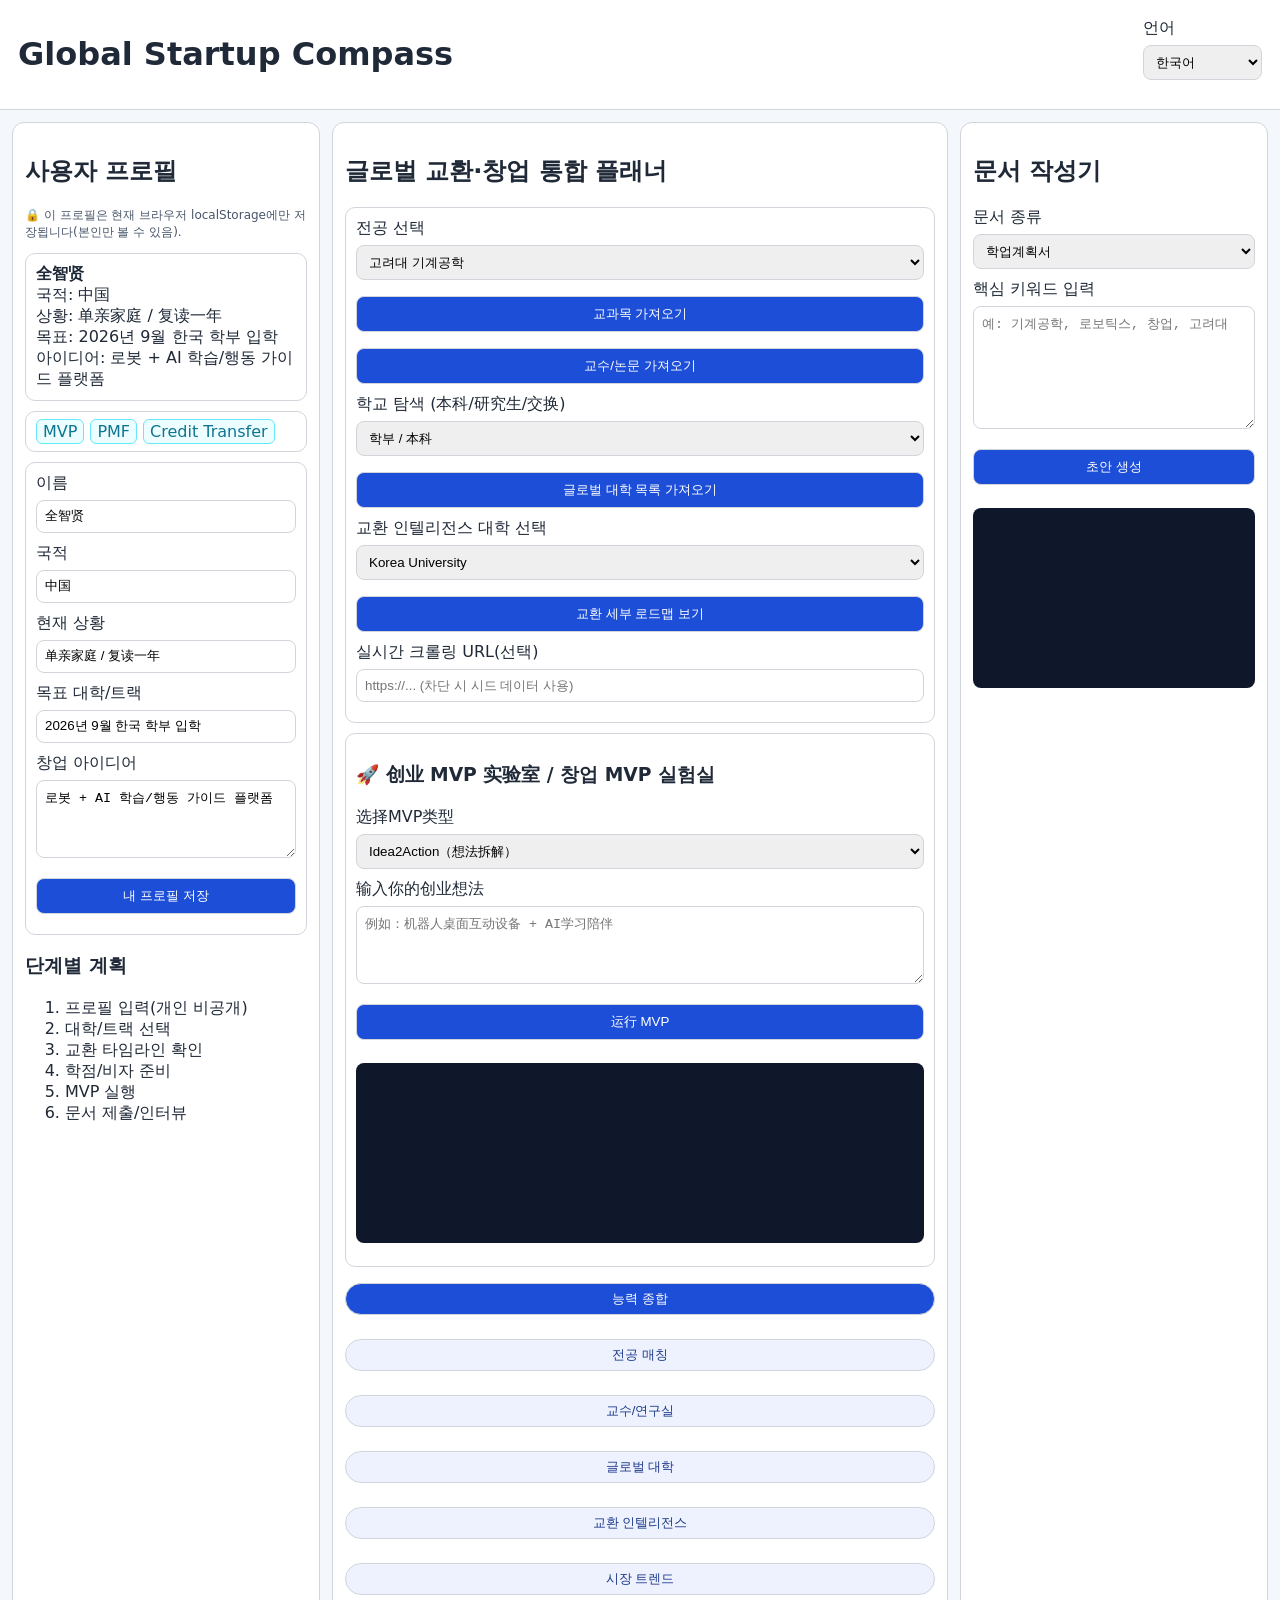
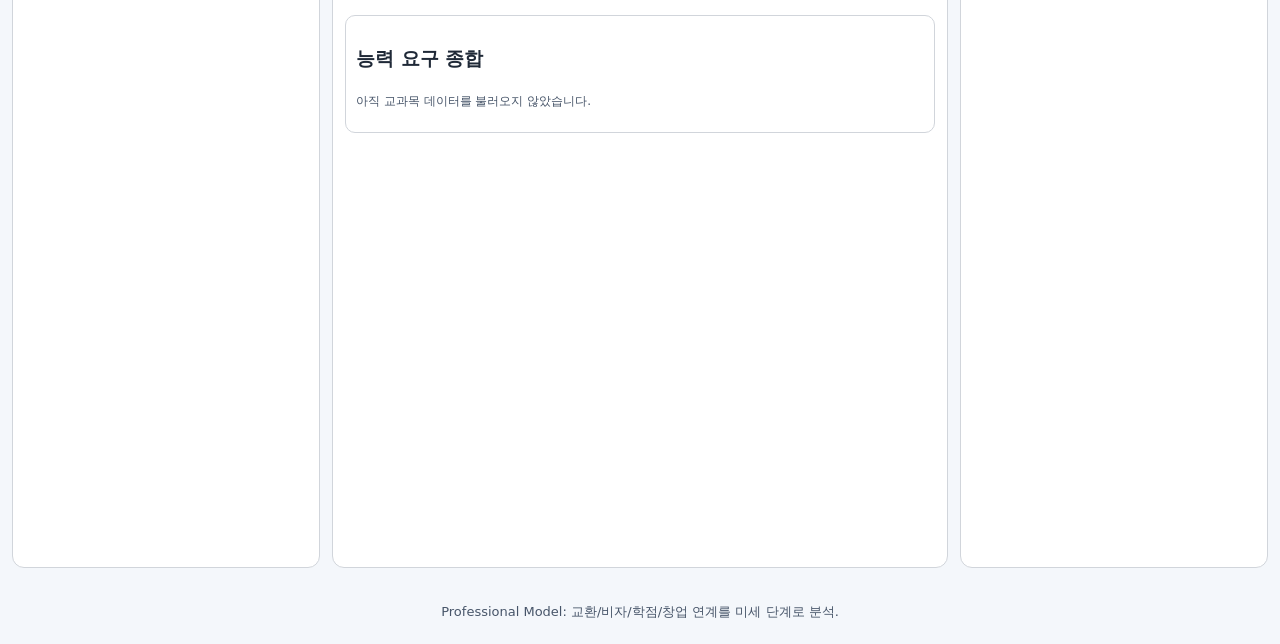
==== index.html @ 3d6d3e00 "Add beginner-friendly private local run guide for LG/Windows users" ====
<!doctype html>
<html lang="ko">
  <head>
    <meta charset="UTF-8" />
    <meta name="viewport" content="width=device-width, initial-scale=1.0" />
    <title>Global Startup Compass</title>
    <link rel="stylesheet" href="styles.css" />
  </head>
  <body>
    <header class="topbar">
      <h1 id="appTitle">Global Startup Compass</h1>
      <div class="controls">
        <label for="langSelect" id="langLabel">언어</label>
        <select id="langSelect">
          <option value="ko">한국어</option>
          <option value="zh">中文</option>
          <option value="en">English</option>
        </select>
      </div>
    </header>

    <main class="layout">
      <aside class="panel left">
        <h2 data-i18n="profileTitle">사용자 프로필</h2>
        <p class="mini">🔒 이 프로필은 현재 브라우저 localStorage에만 저장됩니다(본인만 볼 수 있음).</p>
        <div id="profileCard"></div>

        <div class="card">
          <label>이름</label><input id="pfName" />
          <label>국적</label><input id="pfNation" />
          <label>현재 상황</label><input id="pfSituation" />
          <label>목표 대학/트랙</label><input id="pfTarget" />
          <label>창업 아이디어</label><textarea id="pfIdea" rows="4"></textarea>
          <button id="saveProfileBtn">내 프로필 저장</button>
        </div>

        <h3 data-i18n="wizardTitle">단계별 계획</h3>
        <ol id="wizardSteps"></ol>
      </aside>

      <section class="panel center">
        <h2 data-i18n="mvpTitle">학업·창업 통합 플래너</h2>
        <div class="api-tools card">
          <label>전공 선택</label>
          <select id="majorSelect">
            <option value="mechanical_engineering">고려대 기계공학</option>
            <option value="self_designed_major">고려대 자유전공</option>
          </select>
          <button id="loadCoursesBtn">교과목 가져오기</button>
          <button id="loadProfBtn">교수/논문 가져오기</button>

          <label>학교 탐색 (本科/研究生/交换)</label>
          <select id="trackSelect">
            <option value="undergraduate">학부 / 本科</option>
            <option value="graduate">대학원 / 研究生</option>
            <option value="exchange">교환 / 交换</option>
          </select>
          <button id="loadUnivBtn">글로벌 대학 목록 가져오기</button>

          <label>교환 인텔리전스 대학 선택</label>
          <select id="intelUniversitySelect"></select>
          <button id="openIntelBtn">교환 세부 로드맵 보기</button>

          <label>실시간 크롤링 URL(선택)</label>
          <input id="liveUrl" placeholder="https://... (차단 시 시드 데이터 사용)" />
        </div>

        <div class="card">
          <h3>🚀 创业 MVP 实验室 / 창업 MVP 실험실</h3>
          <label>选择MVP类型</label>
          <select id="mvpType">
            <option value="idea2action">Idea2Action（想法拆解）</option>
            <option value="task_ai">AI Task Supervisor（任务监督）</option>
            <option value="email_pack">Outreach Pack（联络邮件包）</option>
          </select>
          <label>输入你的创业想法</label>
          <textarea id="mvpInput" rows="4" placeholder="例如：机器人桌面互动设备 + AI学习陪伴"></textarea>
          <button id="runMvpBtn">运行 MVP</button>
          <pre id="mvpOutput"></pre>
        </div>

        <div class="tabs" id="mainTabs"></div>
        <article id="tabContent" class="content"></article>
      </section>

      <aside class="panel right">
        <h2 data-i18n="writerTitle">문서 작성기</h2>
        <label for="docType" data-i18n="docType">문서 종류</label>
        <select id="docType">
          <option value="study">학업계획서</option>
          <option value="intro">자기소개서</option>
          <option value="email">교수/선배 연락 메일</option>
          <option value="full">정식 학업계획서(한/중)</option>
        </select>

        <label for="docInput" data-i18n="docInput">핵심 키워드 입력</label>
        <textarea id="docInput" rows="7" placeholder="예: 기계공학, 로보틱스, 창업, 고려대"></textarea>

        <button id="generateBtn" data-i18n="generateBtn">초안 생성</button>
        <pre id="docOutput"></pre>
      </aside>
    </main>

    <footer>
      <p data-i18n="footer">글로벌 대학 + KU/PNU 포함. API로 확장 가능한 MVP.</p>
    </footer>

    <div id="termModal" class="modal hidden">
      <div class="modal-box">
        <h3 id="termTitle"></h3>
        <p id="termBody"></p>
        <button id="closeTerm">닫기</button>
      </div>
    </div>

    <script src="data.js"></script>
    <script src="app.js"></script>
  </body>
</html>
---- styles.css ----
:root {
  --bg: #f4f7fb;
  --card: #ffffff;
  --ink: #1f2937;
  --brand: #1d4ed8;
  --line: #d1d5db;
}
* { box-sizing: border-box; }
body { margin: 0; font-family: "Noto Sans KR", system-ui, sans-serif; color: var(--ink); background: var(--bg); }
.topbar { display: flex; justify-content: space-between; align-items: center; padding: 14px 18px; background: var(--card); border-bottom: 1px solid var(--line); position: sticky; top: 0; }
.layout { display: grid; grid-template-columns: 1fr 2fr 1fr; gap: 12px; padding: 12px; }
.panel { background: var(--card); border: 1px solid var(--line); border-radius: 12px; padding: 12px; }
.tabs { display: flex; flex-wrap: wrap; gap: 8px; margin-bottom: 10px; }
.tabs button { border: 1px solid var(--line); background: #eef2ff; color: #1e3a8a; border-radius: 999px; padding: 6px 10px; cursor: pointer; }
.tabs button.active { background: var(--brand); color: white; }
.content { min-height: 60vh; line-height: 1.5; }
.card { border: 1px solid var(--line); border-radius: 10px; padding: 10px; margin-bottom: 10px; }
textarea, select, button, input { width: 100%; margin: 6px 0 10px; padding: 8px; border: 1px solid var(--line); border-radius: 8px; }
button { background: var(--brand); color: #fff; cursor: pointer; }
pre { white-space: pre-wrap; background: #0f172a; color: #e2e8f0; padding: 10px; border-radius: 8px; min-height: 180px; }
.tag { background: #ecfeff; border: 1px solid #67e8f9; color: #0e7490; border-radius: 6px; padding: 2px 6px; margin-right: 6px; cursor: pointer; }
.mini { font-size: 12px; color: #475569; }
.modal { position: fixed; inset: 0; background: rgba(0, 0, 0, 0.45); display: flex; align-items: center; justify-content: center; }
.modal-box { width: min(480px, 92vw); background: #fff; border-radius: 12px; padding: 18px; }
.hidden { display: none; }
footer { text-align: center; font-size: 13px; padding: 10px; color: #475569; }
@media (max-width: 980px) { .layout { grid-template-columns: 1fr; } .content { min-height: auto; } }
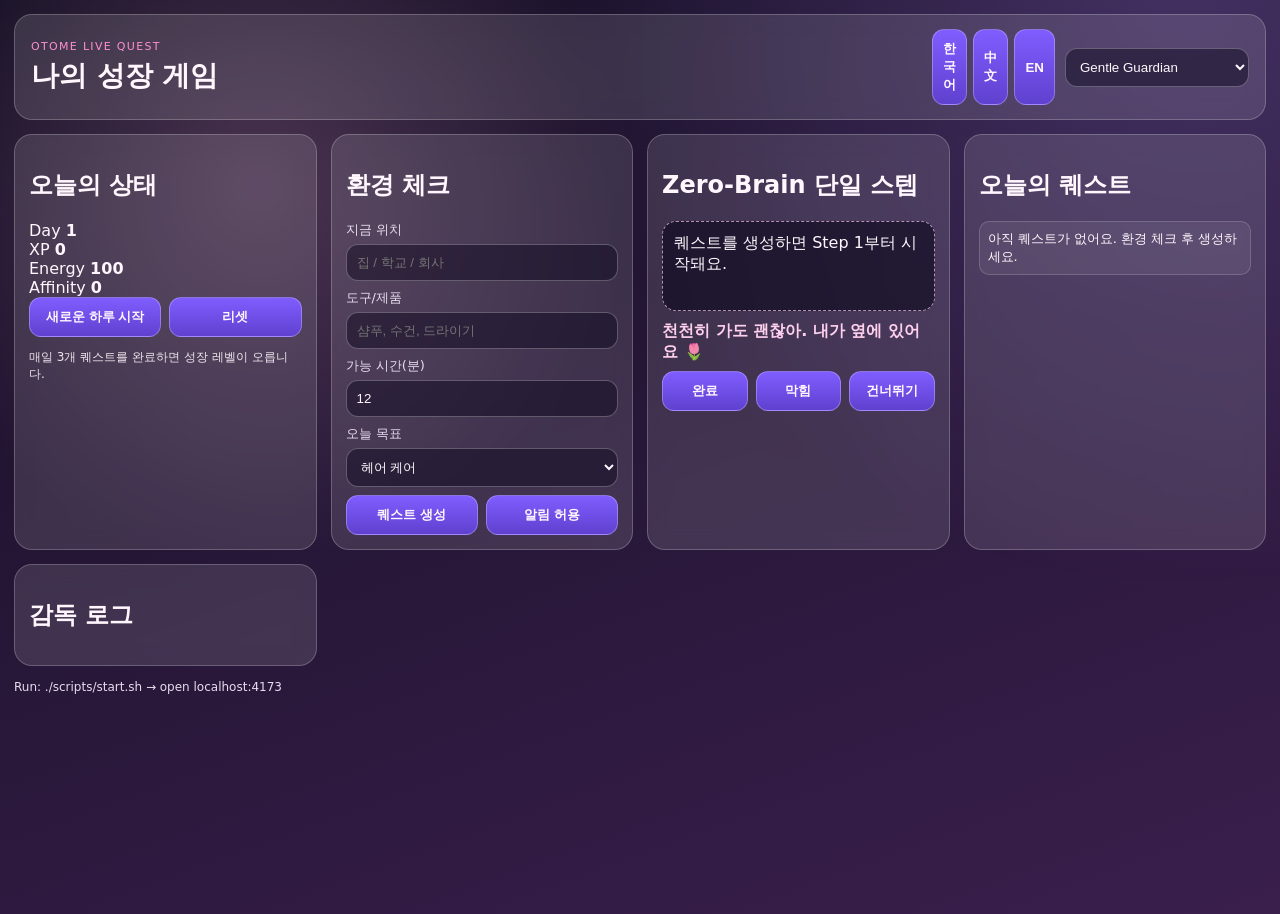
==== commit 3c70b496: "feat: make site playable with day loop, quests, and progression" ====
--- a/index.html
+++ b/index.html
@@ -3,117 +3,94 @@
   <head>
     <meta charset="UTF-8" />
     <meta name="viewport" content="width=device-width, initial-scale=1.0" />
-    <title>Global Startup Compass</title>
+    <title>Otome Live Quest</title>
     <link rel="stylesheet" href="styles.css" />
   </head>
   <body>
-    <header class="topbar">
-      <h1 id="appTitle">Global Startup Compass</h1>
-      <div class="controls">
-        <label for="langSelect" id="langLabel">언어</label>
-        <select id="langSelect">
-          <option value="ko">한국어</option>
-          <option value="zh">中文</option>
-          <option value="en">English</option>
+    <div class="bg-glow"></div>
+    <header class="topbar glass">
+      <div>
+        <p class="brand-kicker">OTOME LIVE QUEST</p>
+        <h1 id="app-title">나의 성장 게임</h1>
+      </div>
+      <div class="toolbar">
+        <div class="lang-switch">
+          <button data-lang="ko">한국어</button>
+          <button data-lang="zh">中文</button>
+          <button data-lang="en">EN</button>
+        </div>
+        <select id="persona">
+          <option value="gentle">Gentle Guardian</option>
+          <option value="leader">Confident Leader</option>
+          <option value="mentor">Elegant Mentor</option>
         </select>
       </div>
     </header>
 
     <main class="layout">
-      <aside class="panel left">
-        <h2 data-i18n="profileTitle">사용자 프로필</h2>
-        <p class="mini">🔒 이 프로필은 현재 브라우저 localStorage에만 저장됩니다(본인만 볼 수 있음).</p>
-        <div id="profileCard"></div>
-
-        <div class="card">
-          <label>이름</label><input id="pfName" />
-          <label>국적</label><input id="pfNation" />
-          <label>현재 상황</label><input id="pfSituation" />
-          <label>목표 대학/트랙</label><input id="pfTarget" />
-          <label>창업 아이디어</label><textarea id="pfIdea" rows="4"></textarea>
-          <button id="saveProfileBtn">내 프로필 저장</button>
+      <section class="panel glass">
+        <h2 id="status-title">오늘의 상태</h2>
+        <div class="stats">
+          <div>Day <strong id="day">1</strong></div>
+          <div>XP <strong id="xp">0</strong></div>
+          <div>Energy <strong id="energy">100</strong></div>
+          <div>Affinity <strong id="affinity">0</strong></div>
         </div>
-
-        <h3 data-i18n="wizardTitle">단계별 계획</h3>
-        <ol id="wizardSteps"></ol>
-      </aside>
-
-      <section class="panel center">
-        <h2 data-i18n="mvpTitle">학업·창업 통합 플래너</h2>
-        <div class="api-tools card">
-          <label>전공 선택</label>
-          <select id="majorSelect">
-            <option value="mechanical_engineering">고려대 기계공학</option>
-            <option value="self_designed_major">고려대 자유전공</option>
-          </select>
-          <button id="loadCoursesBtn">교과목 가져오기</button>
-          <button id="loadProfBtn">교수/논문 가져오기</button>
-
-          <label>학교 탐색 (本科/研究生/交换)</label>
-          <select id="trackSelect">
-            <option value="undergraduate">학부 / 本科</option>
-            <option value="graduate">대학원 / 研究生</option>
-            <option value="exchange">교환 / 交换</option>
-          </select>
-          <button id="loadUnivBtn">글로벌 대학 목록 가져오기</button>
-
-          <label>교환 인텔리전스 대학 선택</label>
-          <select id="intelUniversitySelect"></select>
-          <button id="openIntelBtn">교환 세부 로드맵 보기</button>
-
-          <label>실시간 크롤링 URL(선택)</label>
-          <input id="liveUrl" placeholder="https://... (차단 시 시드 데이터 사용)" />
+        <div class="row">
+          <button id="btn-new-day">새로운 하루 시작</button>
+          <button id="btn-reset">리셋</button>
         </div>
-
-        <div class="card">
-          <h3>🚀 创业 MVP 实验室 / 창업 MVP 실험실</h3>
-          <label>选择MVP类型</label>
-          <select id="mvpType">
-            <option value="idea2action">Idea2Action（想法拆解）</option>
-            <option value="task_ai">AI Task Supervisor（任务监督）</option>
-            <option value="email_pack">Outreach Pack（联络邮件包）</option>
-          </select>
-          <label>输入你的创业想法</label>
-          <textarea id="mvpInput" rows="4" placeholder="例如：机器人桌面互动设备 + AI学习陪伴"></textarea>
-          <button id="runMvpBtn">运行 MVP</button>
-          <pre id="mvpOutput"></pre>
-        </div>
-
-        <div class="tabs" id="mainTabs"></div>
-        <article id="tabContent" class="content"></article>
+        <p class="tiny" id="status-note">매일 3개 퀘스트를 완료하면 성장 레벨이 오릅니다.</p>
       </section>
 
-      <aside class="panel right">
-        <h2 data-i18n="writerTitle">문서 작성기</h2>
-        <label for="docType" data-i18n="docType">문서 종류</label>
-        <select id="docType">
-          <option value="study">학업계획서</option>
-          <option value="intro">자기소개서</option>
-          <option value="email">교수/선배 연락 메일</option>
-          <option value="full">정식 학업계획서(한/중)</option>
-        </select>
+      <section class="panel glass">
+        <h2 id="env-title">환경 체크</h2>
+        <form id="env-form" class="stack">
+          <label><span id="label-location">지금 위치</span><input id="location" placeholder="집 / 학교 / 회사" required /></label>
+          <label><span id="label-tools">도구/제품</span><input id="tools" placeholder="샴푸, 수건, 드라이기" required /></label>
+          <label><span id="label-time">가능 시간(분)</span><input id="minutes" type="number" min="3" value="12" required /></label>
+          <label><span id="label-goal">오늘 목표</span>
+            <select id="goal">
+              <option value="hair">헤어 케어</option>
+              <option value="skin">스킨 케어</option>
+              <option value="fitness">체형/운동</option>
+              <option value="study">학습 집중</option>
+            </select>
+          </label>
+          <div class="row">
+            <button type="submit" id="build-plan">퀘스트 생성</button>
+            <button type="button" id="enable-notify">알림 허용</button>
+          </div>
+        </form>
+      </section>
 
-        <label for="docInput" data-i18n="docInput">핵심 키워드 입력</label>
-        <textarea id="docInput" rows="7" placeholder="예: 기계공학, 로보틱스, 창업, 고려대"></textarea>
+      <section class="panel glass">
+        <h2 id="task-title">Zero-Brain 단일 스텝</h2>
+        <div id="step-box" class="step-box">퀘스트를 생성하면 Step 1부터 시작돼요.</div>
+        <p class="coach" id="coach-line">오늘도 한 걸음, 내가 옆에서 볼게요 ✨</p>
+        <div class="row triple">
+          <button id="btn-complete">완료</button>
+          <button id="btn-stuck">막힘</button>
+          <button id="btn-skip">건너뛰기</button>
+        </div>
+        <div class="timeline" id="timeline"></div>
+      </section>
 
-        <button id="generateBtn" data-i18n="generateBtn">초안 생성</button>
-        <pre id="docOutput"></pre>
-      </aside>
+      <section class="panel glass">
+        <h2 id="quest-title">오늘의 퀘스트</h2>
+        <div id="quest-list" class="log"></div>
+      </section>
+
+      <section class="panel glass">
+        <h2 id="log-title">감독 로그</h2>
+        <div id="log" class="log"></div>
+      </section>
     </main>
 
-    <footer>
-      <p data-i18n="footer">글로벌 대학 + KU/PNU 포함. API로 확장 가능한 MVP.</p>
+    <footer class="footer muted">
+      <span id="footer-note">Run: ./scripts/start.sh → open localhost:4173</span>
     </footer>
 
-    <div id="termModal" class="modal hidden">
-      <div class="modal-box">
-        <h3 id="termTitle"></h3>
-        <p id="termBody"></p>
-        <button id="closeTerm">닫기</button>
-      </div>
-    </div>
-
-    <script src="data.js"></script>
     <script src="app.js"></script>
   </body>
 </html>
--- a/styles.css
+++ b/styles.css
@@ -1,27 +1,48 @@
 :root {
-  --bg: #f4f7fb;
-  --card: #ffffff;
-  --ink: #1f2937;
-  --brand: #1d4ed8;
-  --line: #d1d5db;
+  --bg1: #150f24;
+  --bg2: #3a1f4d;
+  --glass: rgba(255,255,255,.12);
+  --line: rgba(255,255,255,.22);
+  --text: #fff7fd;
+  --muted: #e8ddef;
+  --pink: #ff8fcf;
+  --violet: #ae8bff;
+  --btn: #7f5dff;
 }
 * { box-sizing: border-box; }
-body { margin: 0; font-family: "Noto Sans KR", system-ui, sans-serif; color: var(--ink); background: var(--bg); }
-.topbar { display: flex; justify-content: space-between; align-items: center; padding: 14px 18px; background: var(--card); border-bottom: 1px solid var(--line); position: sticky; top: 0; }
-.layout { display: grid; grid-template-columns: 1fr 2fr 1fr; gap: 12px; padding: 12px; }
-.panel { background: var(--card); border: 1px solid var(--line); border-radius: 12px; padding: 12px; }
-.tabs { display: flex; flex-wrap: wrap; gap: 8px; margin-bottom: 10px; }
-.tabs button { border: 1px solid var(--line); background: #eef2ff; color: #1e3a8a; border-radius: 999px; padding: 6px 10px; cursor: pointer; }
-.tabs button.active { background: var(--brand); color: white; }
-.content { min-height: 60vh; line-height: 1.5; }
-.card { border: 1px solid var(--line); border-radius: 10px; padding: 10px; margin-bottom: 10px; }
-textarea, select, button, input { width: 100%; margin: 6px 0 10px; padding: 8px; border: 1px solid var(--line); border-radius: 8px; }
-button { background: var(--brand); color: #fff; cursor: pointer; }
-pre { white-space: pre-wrap; background: #0f172a; color: #e2e8f0; padding: 10px; border-radius: 8px; min-height: 180px; }
-.tag { background: #ecfeff; border: 1px solid #67e8f9; color: #0e7490; border-radius: 6px; padding: 2px 6px; margin-right: 6px; cursor: pointer; }
-.mini { font-size: 12px; color: #475569; }
-.modal { position: fixed; inset: 0; background: rgba(0, 0, 0, 0.45); display: flex; align-items: center; justify-content: center; }
-.modal-box { width: min(480px, 92vw); background: #fff; border-radius: 12px; padding: 18px; }
-.hidden { display: none; }
-footer { text-align: center; font-size: 13px; padding: 10px; color: #475569; }
-@media (max-width: 980px) { .layout { grid-template-columns: 1fr; } .content { min-height: auto; } }
+body {
+  margin: 0;
+  min-height: 100vh;
+  font-family: "Noto Sans KR", "Noto Sans SC", Inter, system-ui, sans-serif;
+  background: radial-gradient(circle at 20% 20%, #ffb8df33, transparent 30%), linear-gradient(160deg, var(--bg1), var(--bg2));
+  color: var(--text);
+  position: relative;
+}
+.bg-glow { position: fixed; inset: -20%; background: radial-gradient(circle at 80% 10%, #b08bff40, transparent 35%); pointer-events:none; }
+.glass { backdrop-filter: blur(10px); background: var(--glass); border: 1px solid var(--line); border-radius: 18px; }
+.topbar { margin: 14px; padding: 14px 16px; display: flex; justify-content: space-between; gap: 12px; align-items: center; }
+.brand-kicker { margin: 0; font-size: 11px; letter-spacing: .12em; color: var(--pink); }
+h1 { margin: 4px 0 0; font-size: 28px; }
+.toolbar { display: flex; gap: 10px; align-items: center; }
+.lang-switch { display:flex; gap: 6px; }
+.layout { display: grid; gap: 14px; grid-template-columns: repeat(auto-fit,minmax(300px,1fr)); padding: 0 14px 14px; }
+.panel { padding: 14px; }
+.stack label { display:block; margin: 8px 0; }
+label span { display:block; font-size: 13px; margin-bottom: 5px; color: var(--muted); }
+input, select, button {
+  width: 100%; border-radius: 12px; border: 1px solid #ffffff45; background: #0f0a1f7d; color: var(--text); padding: 10px;
+}
+button { cursor: pointer; background: linear-gradient(180deg, var(--btn), #5f41cf); font-weight: 600; }
+.row { display:grid; grid-template-columns: 1fr 1fr; gap: 8px; }
+.row.triple { grid-template-columns: repeat(3,1fr); margin-top: 8px; }
+.muted { color: var(--muted); }
+.tiny { font-size: 12px; opacity: .9; }
+.step-box { min-height: 90px; border: 1px dashed #ffd1f6aa; border-radius: 14px; padding: 11px; margin-bottom: 10px; background: #0f0920ab; }
+.coach { color: #ffd0ee; font-weight: 600; margin: 0 0 8px; }
+.metrics { margin: 0 0 10px; padding-left: 18px; }
+.metrics li { margin: 6px 0; }
+.chips { display:flex; gap:8px; flex-wrap:wrap; }
+.chip { padding: 6px 10px; border:1px solid #ffffff4f; border-radius: 999px; background: #ffffff22; font-size: 12px; }
+.timeline, .log { margin-top: 8px; max-height: 180px; overflow:auto; display:flex; flex-direction:column; gap:6px; }
+.item { font-size: 13px; padding: 8px; border-radius: 10px; background: #ffffff12; border:1px solid #ffffff29; }
+.footer { padding: 0 14px 16px; font-size: 12px; }
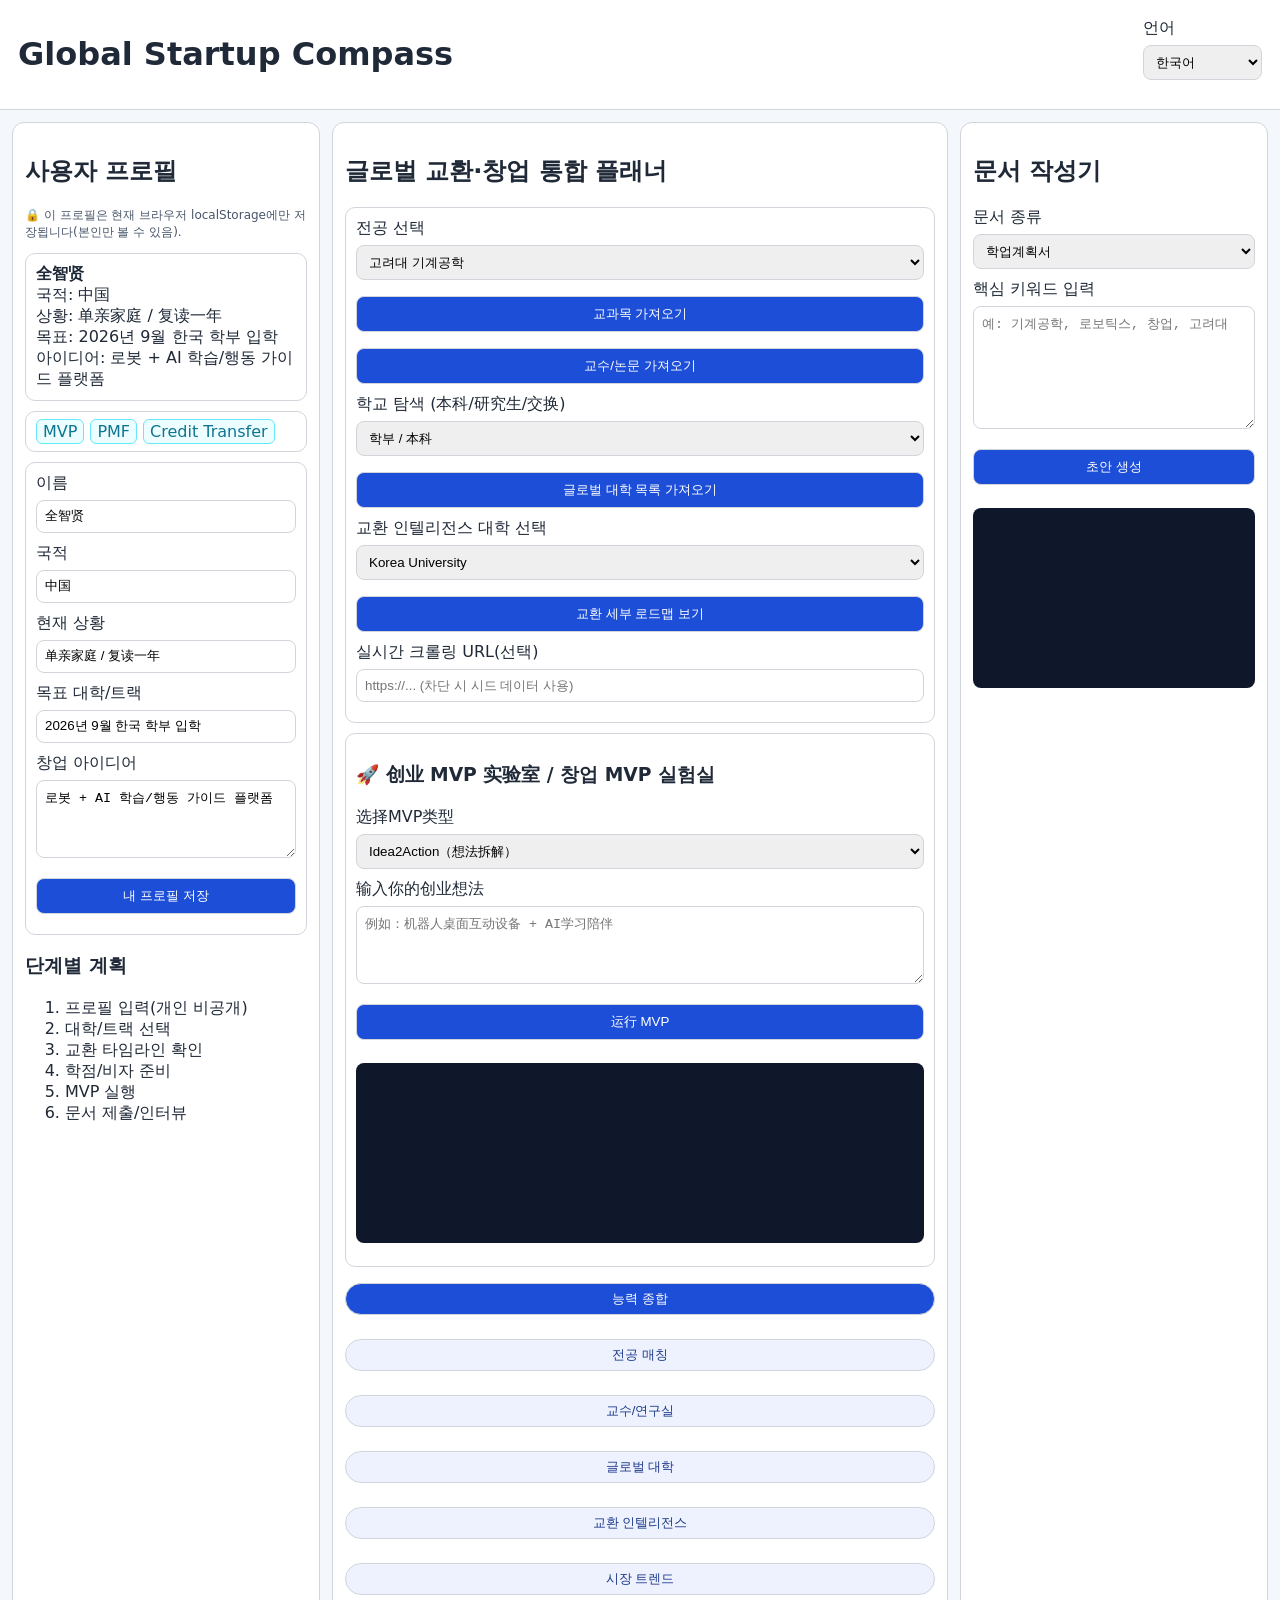
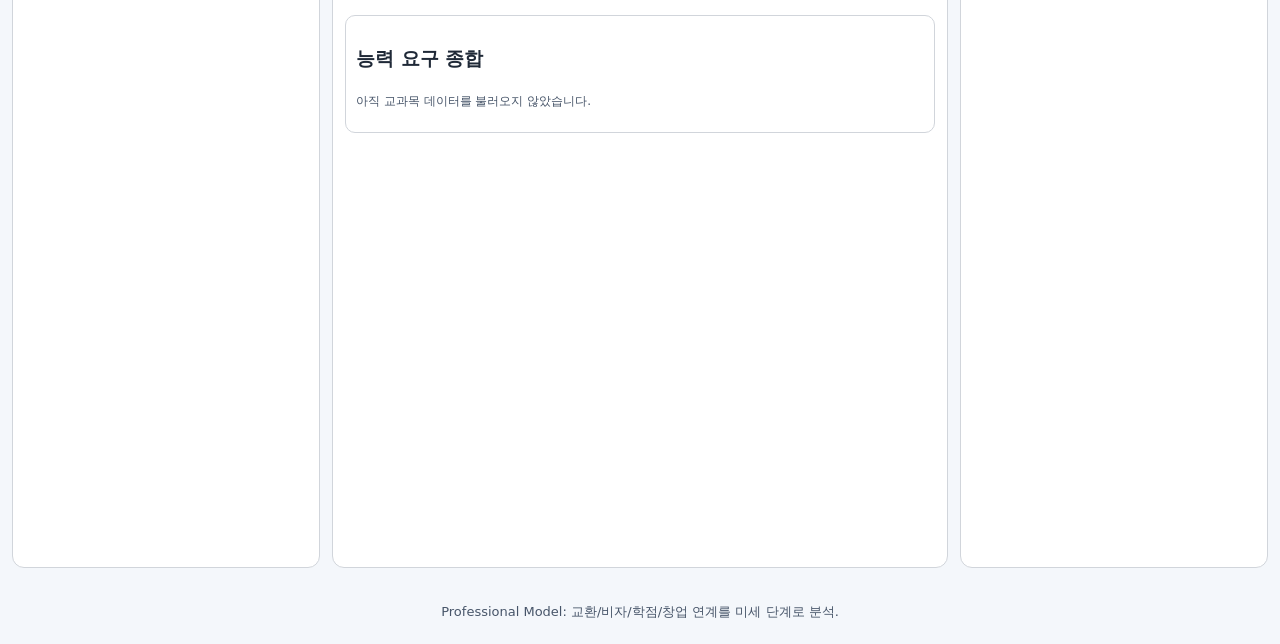
==== commit dcfe7501: "Merge pull request #1 from jihyeon19/codex/create-a-comprehensive-academic-planning-website Add Glob" ====
--- a/index.html
+++ b/index.html
@@ -3,94 +3,117 @@
   <head>
     <meta charset="UTF-8" />
     <meta name="viewport" content="width=device-width, initial-scale=1.0" />
-    <title>Otome Live Quest</title>
+    <title>Global Startup Compass</title>
     <link rel="stylesheet" href="styles.css" />
   </head>
   <body>
-    <div class="bg-glow"></div>
-    <header class="topbar glass">
-      <div>
-        <p class="brand-kicker">OTOME LIVE QUEST</p>
-        <h1 id="app-title">나의 성장 게임</h1>
-      </div>
-      <div class="toolbar">
-        <div class="lang-switch">
-          <button data-lang="ko">한국어</button>
-          <button data-lang="zh">中文</button>
-          <button data-lang="en">EN</button>
-        </div>
-        <select id="persona">
-          <option value="gentle">Gentle Guardian</option>
-          <option value="leader">Confident Leader</option>
-          <option value="mentor">Elegant Mentor</option>
+    <header class="topbar">
+      <h1 id="appTitle">Global Startup Compass</h1>
+      <div class="controls">
+        <label for="langSelect" id="langLabel">언어</label>
+        <select id="langSelect">
+          <option value="ko">한국어</option>
+          <option value="zh">中文</option>
+          <option value="en">English</option>
         </select>
       </div>
     </header>
 
     <main class="layout">
-      <section class="panel glass">
-        <h2 id="status-title">오늘의 상태</h2>
-        <div class="stats">
-          <div>Day <strong id="day">1</strong></div>
-          <div>XP <strong id="xp">0</strong></div>
-          <div>Energy <strong id="energy">100</strong></div>
-          <div>Affinity <strong id="affinity">0</strong></div>
+      <aside class="panel left">
+        <h2 data-i18n="profileTitle">사용자 프로필</h2>
+        <p class="mini">🔒 이 프로필은 현재 브라우저 localStorage에만 저장됩니다(본인만 볼 수 있음).</p>
+        <div id="profileCard"></div>
+
+        <div class="card">
+          <label>이름</label><input id="pfName" />
+          <label>국적</label><input id="pfNation" />
+          <label>현재 상황</label><input id="pfSituation" />
+          <label>목표 대학/트랙</label><input id="pfTarget" />
+          <label>창업 아이디어</label><textarea id="pfIdea" rows="4"></textarea>
+          <button id="saveProfileBtn">내 프로필 저장</button>
         </div>
-        <div class="row">
-          <button id="btn-new-day">새로운 하루 시작</button>
-          <button id="btn-reset">리셋</button>
+
+        <h3 data-i18n="wizardTitle">단계별 계획</h3>
+        <ol id="wizardSteps"></ol>
+      </aside>
+
+      <section class="panel center">
+        <h2 data-i18n="mvpTitle">학업·창업 통합 플래너</h2>
+        <div class="api-tools card">
+          <label>전공 선택</label>
+          <select id="majorSelect">
+            <option value="mechanical_engineering">고려대 기계공학</option>
+            <option value="self_designed_major">고려대 자유전공</option>
+          </select>
+          <button id="loadCoursesBtn">교과목 가져오기</button>
+          <button id="loadProfBtn">교수/논문 가져오기</button>
+
+          <label>학교 탐색 (本科/研究生/交换)</label>
+          <select id="trackSelect">
+            <option value="undergraduate">학부 / 本科</option>
+            <option value="graduate">대학원 / 研究生</option>
+            <option value="exchange">교환 / 交换</option>
+          </select>
+          <button id="loadUnivBtn">글로벌 대학 목록 가져오기</button>
+
+          <label>교환 인텔리전스 대학 선택</label>
+          <select id="intelUniversitySelect"></select>
+          <button id="openIntelBtn">교환 세부 로드맵 보기</button>
+
+          <label>실시간 크롤링 URL(선택)</label>
+          <input id="liveUrl" placeholder="https://... (차단 시 시드 데이터 사용)" />
         </div>
-        <p class="tiny" id="status-note">매일 3개 퀘스트를 완료하면 성장 레벨이 오릅니다.</p>
+
+        <div class="card">
+          <h3>🚀 创业 MVP 实验室 / 창업 MVP 실험실</h3>
+          <label>选择MVP类型</label>
+          <select id="mvpType">
+            <option value="idea2action">Idea2Action（想法拆解）</option>
+            <option value="task_ai">AI Task Supervisor（任务监督）</option>
+            <option value="email_pack">Outreach Pack（联络邮件包）</option>
+          </select>
+          <label>输入你的创业想法</label>
+          <textarea id="mvpInput" rows="4" placeholder="例如：机器人桌面互动设备 + AI学习陪伴"></textarea>
+          <button id="runMvpBtn">运行 MVP</button>
+          <pre id="mvpOutput"></pre>
+        </div>
+
+        <div class="tabs" id="mainTabs"></div>
+        <article id="tabContent" class="content"></article>
       </section>
 
-      <section class="panel glass">
-        <h2 id="env-title">환경 체크</h2>
-        <form id="env-form" class="stack">
-          <label><span id="label-location">지금 위치</span><input id="location" placeholder="집 / 학교 / 회사" required /></label>
-          <label><span id="label-tools">도구/제품</span><input id="tools" placeholder="샴푸, 수건, 드라이기" required /></label>
-          <label><span id="label-time">가능 시간(분)</span><input id="minutes" type="number" min="3" value="12" required /></label>
-          <label><span id="label-goal">오늘 목표</span>
-            <select id="goal">
-              <option value="hair">헤어 케어</option>
-              <option value="skin">스킨 케어</option>
-              <option value="fitness">체형/운동</option>
-              <option value="study">학습 집중</option>
-            </select>
-          </label>
-          <div class="row">
-            <button type="submit" id="build-plan">퀘스트 생성</button>
-            <button type="button" id="enable-notify">알림 허용</button>
-          </div>
-        </form>
-      </section>
+      <aside class="panel right">
+        <h2 data-i18n="writerTitle">문서 작성기</h2>
+        <label for="docType" data-i18n="docType">문서 종류</label>
+        <select id="docType">
+          <option value="study">학업계획서</option>
+          <option value="intro">자기소개서</option>
+          <option value="email">교수/선배 연락 메일</option>
+          <option value="full">정식 학업계획서(한/중)</option>
+        </select>
 
-      <section class="panel glass">
-        <h2 id="task-title">Zero-Brain 단일 스텝</h2>
-        <div id="step-box" class="step-box">퀘스트를 생성하면 Step 1부터 시작돼요.</div>
-        <p class="coach" id="coach-line">오늘도 한 걸음, 내가 옆에서 볼게요 ✨</p>
-        <div class="row triple">
-          <button id="btn-complete">완료</button>
-          <button id="btn-stuck">막힘</button>
-          <button id="btn-skip">건너뛰기</button>
-        </div>
-        <div class="timeline" id="timeline"></div>
-      </section>
+        <label for="docInput" data-i18n="docInput">핵심 키워드 입력</label>
+        <textarea id="docInput" rows="7" placeholder="예: 기계공학, 로보틱스, 창업, 고려대"></textarea>
 
-      <section class="panel glass">
-        <h2 id="quest-title">오늘의 퀘스트</h2>
-        <div id="quest-list" class="log"></div>
-      </section>
-
-      <section class="panel glass">
-        <h2 id="log-title">감독 로그</h2>
-        <div id="log" class="log"></div>
-      </section>
+        <button id="generateBtn" data-i18n="generateBtn">초안 생성</button>
+        <pre id="docOutput"></pre>
+      </aside>
     </main>
 
-    <footer class="footer muted">
-      <span id="footer-note">Run: ./scripts/start.sh → open localhost:4173</span>
+    <footer>
+      <p data-i18n="footer">글로벌 대학 + KU/PNU 포함. API로 확장 가능한 MVP.</p>
     </footer>
 
+    <div id="termModal" class="modal hidden">
+      <div class="modal-box">
+        <h3 id="termTitle"></h3>
+        <p id="termBody"></p>
+        <button id="closeTerm">닫기</button>
+      </div>
+    </div>
+
+    <script src="data.js"></script>
     <script src="app.js"></script>
   </body>
 </html>
--- a/styles.css
+++ b/styles.css
@@ -1,48 +1,27 @@
 :root {
-  --bg1: #150f24;
-  --bg2: #3a1f4d;
-  --glass: rgba(255,255,255,.12);
-  --line: rgba(255,255,255,.22);
-  --text: #fff7fd;
-  --muted: #e8ddef;
-  --pink: #ff8fcf;
-  --violet: #ae8bff;
-  --btn: #7f5dff;
+  --bg: #f4f7fb;
+  --card: #ffffff;
+  --ink: #1f2937;
+  --brand: #1d4ed8;
+  --line: #d1d5db;
 }
 * { box-sizing: border-box; }
-body {
-  margin: 0;
-  min-height: 100vh;
-  font-family: "Noto Sans KR", "Noto Sans SC", Inter, system-ui, sans-serif;
-  background: radial-gradient(circle at 20% 20%, #ffb8df33, transparent 30%), linear-gradient(160deg, var(--bg1), var(--bg2));
-  color: var(--text);
-  position: relative;
-}
-.bg-glow { position: fixed; inset: -20%; background: radial-gradient(circle at 80% 10%, #b08bff40, transparent 35%); pointer-events:none; }
-.glass { backdrop-filter: blur(10px); background: var(--glass); border: 1px solid var(--line); border-radius: 18px; }
-.topbar { margin: 14px; padding: 14px 16px; display: flex; justify-content: space-between; gap: 12px; align-items: center; }
-.brand-kicker { margin: 0; font-size: 11px; letter-spacing: .12em; color: var(--pink); }
-h1 { margin: 4px 0 0; font-size: 28px; }
-.toolbar { display: flex; gap: 10px; align-items: center; }
-.lang-switch { display:flex; gap: 6px; }
-.layout { display: grid; gap: 14px; grid-template-columns: repeat(auto-fit,minmax(300px,1fr)); padding: 0 14px 14px; }
-.panel { padding: 14px; }
-.stack label { display:block; margin: 8px 0; }
-label span { display:block; font-size: 13px; margin-bottom: 5px; color: var(--muted); }
-input, select, button {
-  width: 100%; border-radius: 12px; border: 1px solid #ffffff45; background: #0f0a1f7d; color: var(--text); padding: 10px;
-}
-button { cursor: pointer; background: linear-gradient(180deg, var(--btn), #5f41cf); font-weight: 600; }
-.row { display:grid; grid-template-columns: 1fr 1fr; gap: 8px; }
-.row.triple { grid-template-columns: repeat(3,1fr); margin-top: 8px; }
-.muted { color: var(--muted); }
-.tiny { font-size: 12px; opacity: .9; }
-.step-box { min-height: 90px; border: 1px dashed #ffd1f6aa; border-radius: 14px; padding: 11px; margin-bottom: 10px; background: #0f0920ab; }
-.coach { color: #ffd0ee; font-weight: 600; margin: 0 0 8px; }
-.metrics { margin: 0 0 10px; padding-left: 18px; }
-.metrics li { margin: 6px 0; }
-.chips { display:flex; gap:8px; flex-wrap:wrap; }
-.chip { padding: 6px 10px; border:1px solid #ffffff4f; border-radius: 999px; background: #ffffff22; font-size: 12px; }
-.timeline, .log { margin-top: 8px; max-height: 180px; overflow:auto; display:flex; flex-direction:column; gap:6px; }
-.item { font-size: 13px; padding: 8px; border-radius: 10px; background: #ffffff12; border:1px solid #ffffff29; }
-.footer { padding: 0 14px 16px; font-size: 12px; }
+body { margin: 0; font-family: "Noto Sans KR", system-ui, sans-serif; color: var(--ink); background: var(--bg); }
+.topbar { display: flex; justify-content: space-between; align-items: center; padding: 14px 18px; background: var(--card); border-bottom: 1px solid var(--line); position: sticky; top: 0; }
+.layout { display: grid; grid-template-columns: 1fr 2fr 1fr; gap: 12px; padding: 12px; }
+.panel { background: var(--card); border: 1px solid var(--line); border-radius: 12px; padding: 12px; }
+.tabs { display: flex; flex-wrap: wrap; gap: 8px; margin-bottom: 10px; }
+.tabs button { border: 1px solid var(--line); background: #eef2ff; color: #1e3a8a; border-radius: 999px; padding: 6px 10px; cursor: pointer; }
+.tabs button.active { background: var(--brand); color: white; }
+.content { min-height: 60vh; line-height: 1.5; }
+.card { border: 1px solid var(--line); border-radius: 10px; padding: 10px; margin-bottom: 10px; }
+textarea, select, button, input { width: 100%; margin: 6px 0 10px; padding: 8px; border: 1px solid var(--line); border-radius: 8px; }
+button { background: var(--brand); color: #fff; cursor: pointer; }
+pre { white-space: pre-wrap; background: #0f172a; color: #e2e8f0; padding: 10px; border-radius: 8px; min-height: 180px; }
+.tag { background: #ecfeff; border: 1px solid #67e8f9; color: #0e7490; border-radius: 6px; padding: 2px 6px; margin-right: 6px; cursor: pointer; }
+.mini { font-size: 12px; color: #475569; }
+.modal { position: fixed; inset: 0; background: rgba(0, 0, 0, 0.45); display: flex; align-items: center; justify-content: center; }
+.modal-box { width: min(480px, 92vw); background: #fff; border-radius: 12px; padding: 18px; }
+.hidden { display: none; }
+footer { text-align: center; font-size: 13px; padding: 10px; color: #475569; }
+@media (max-width: 980px) { .layout { grid-template-columns: 1fr; } .content { min-height: auto; } }
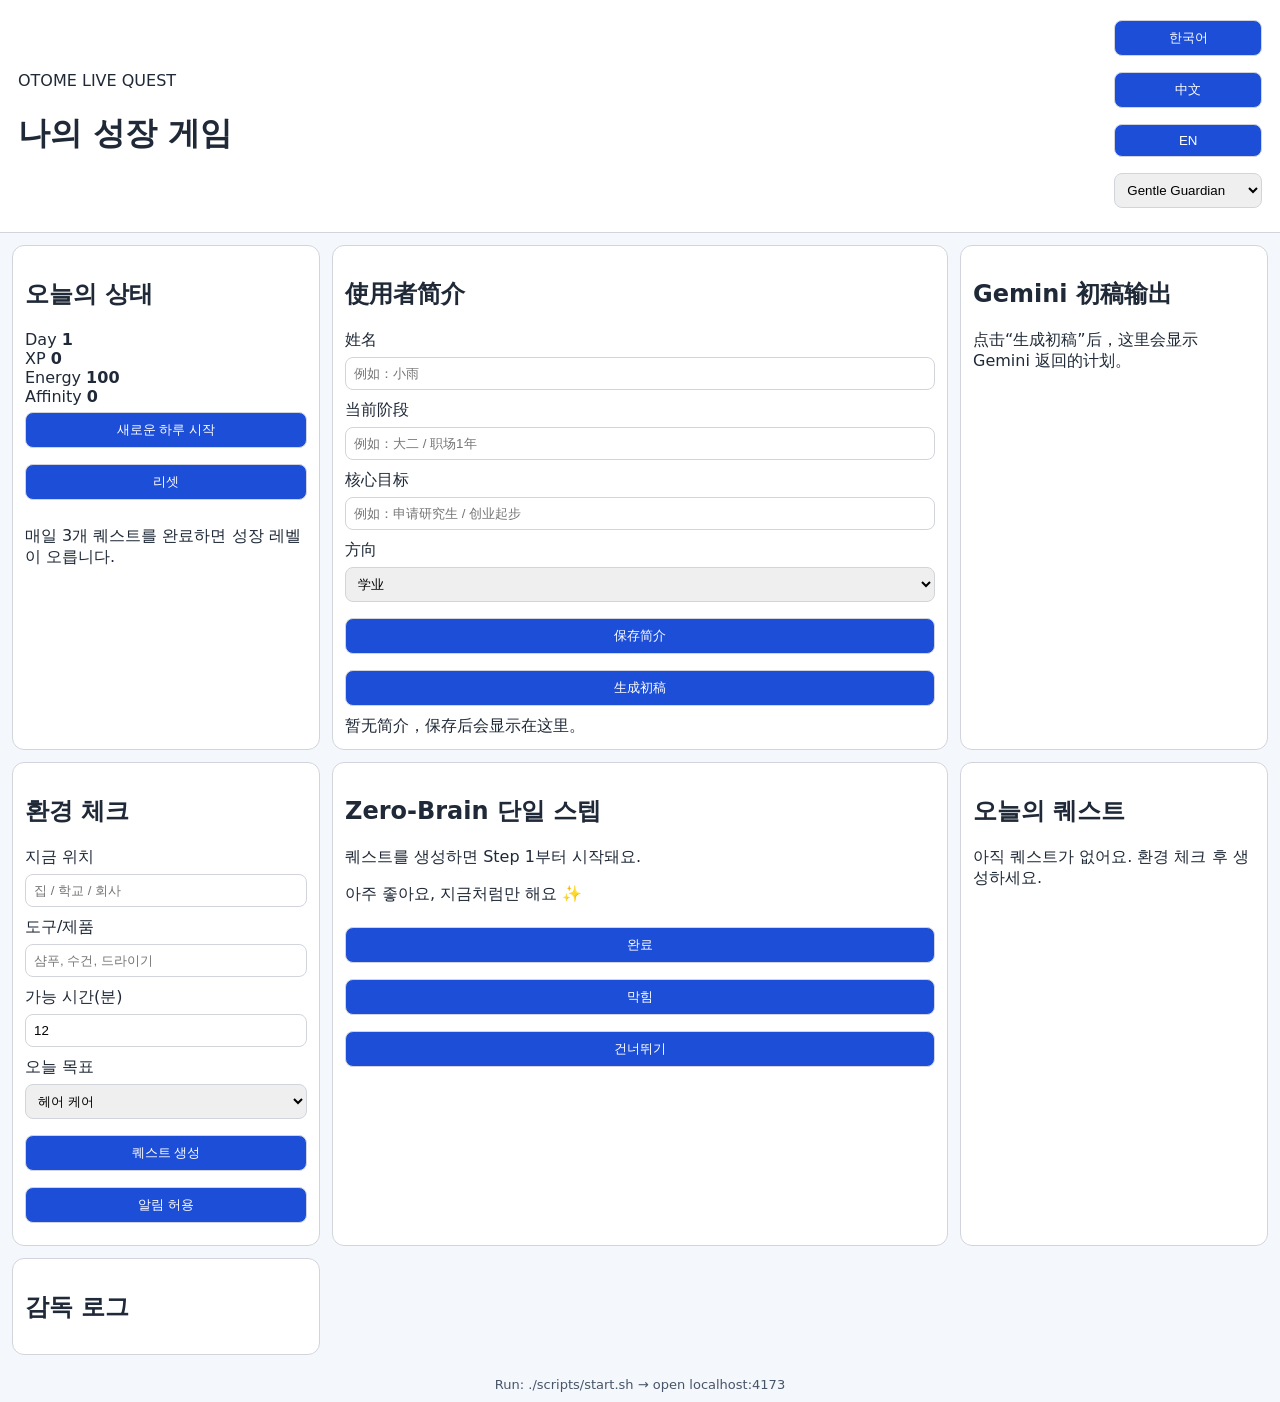
==== commit 02c512bb: "feat: switch draft generation to Gemini API and fix profile preview" ====
--- a/index.html
+++ b/index.html
@@ -3,117 +3,121 @@
   <head>
     <meta charset="UTF-8" />
     <meta name="viewport" content="width=device-width, initial-scale=1.0" />
-    <title>Global Startup Compass</title>
+    <title>Otome Live Quest</title>
     <link rel="stylesheet" href="styles.css" />
   </head>
   <body>
-    <header class="topbar">
-      <h1 id="appTitle">Global Startup Compass</h1>
-      <div class="controls">
-        <label for="langSelect" id="langLabel">언어</label>
-        <select id="langSelect">
-          <option value="ko">한국어</option>
-          <option value="zh">中文</option>
-          <option value="en">English</option>
+    <div class="bg-glow"></div>
+    <header class="topbar glass">
+      <div>
+        <p class="brand-kicker">OTOME LIVE QUEST</p>
+        <h1 id="app-title">나의 성장 게임</h1>
+      </div>
+      <div class="toolbar">
+        <div class="lang-switch">
+          <button data-lang="ko">한국어</button>
+          <button data-lang="zh">中文</button>
+          <button data-lang="en">EN</button>
+        </div>
+        <select id="persona">
+          <option value="gentle">Gentle Guardian</option>
+          <option value="leader">Confident Leader</option>
+          <option value="mentor">Elegant Mentor</option>
         </select>
       </div>
     </header>
 
     <main class="layout">
-      <aside class="panel left">
-        <h2 data-i18n="profileTitle">사용자 프로필</h2>
-        <p class="mini">🔒 이 프로필은 현재 브라우저 localStorage에만 저장됩니다(본인만 볼 수 있음).</p>
-        <div id="profileCard"></div>
-
-        <div class="card">
-          <label>이름</label><input id="pfName" />
-          <label>국적</label><input id="pfNation" />
-          <label>현재 상황</label><input id="pfSituation" />
-          <label>목표 대학/트랙</label><input id="pfTarget" />
-          <label>창업 아이디어</label><textarea id="pfIdea" rows="4"></textarea>
-          <button id="saveProfileBtn">내 프로필 저장</button>
+      <section class="panel glass">
+        <h2 id="status-title">오늘의 상태</h2>
+        <div class="stats">
+          <div>Day <strong id="day">1</strong></div>
+          <div>XP <strong id="xp">0</strong></div>
+          <div>Energy <strong id="energy">100</strong></div>
+          <div>Affinity <strong id="affinity">0</strong></div>
         </div>
-
-        <h3 data-i18n="wizardTitle">단계별 계획</h3>
-        <ol id="wizardSteps"></ol>
-      </aside>
-
-      <section class="panel center">
-        <h2 data-i18n="mvpTitle">학업·창업 통합 플래너</h2>
-        <div class="api-tools card">
-          <label>전공 선택</label>
-          <select id="majorSelect">
-            <option value="mechanical_engineering">고려대 기계공학</option>
-            <option value="self_designed_major">고려대 자유전공</option>
-          </select>
-          <button id="loadCoursesBtn">교과목 가져오기</button>
-          <button id="loadProfBtn">교수/논문 가져오기</button>
-
-          <label>학교 탐색 (本科/研究生/交换)</label>
-          <select id="trackSelect">
-            <option value="undergraduate">학부 / 本科</option>
-            <option value="graduate">대학원 / 研究生</option>
-            <option value="exchange">교환 / 交换</option>
-          </select>
-          <button id="loadUnivBtn">글로벌 대학 목록 가져오기</button>
-
-          <label>교환 인텔리전스 대학 선택</label>
-          <select id="intelUniversitySelect"></select>
-          <button id="openIntelBtn">교환 세부 로드맵 보기</button>
-
-          <label>실시간 크롤링 URL(선택)</label>
-          <input id="liveUrl" placeholder="https://... (차단 시 시드 데이터 사용)" />
+        <div class="row">
+          <button id="btn-new-day">새로운 하루 시작</button>
+          <button id="btn-reset">리셋</button>
         </div>
-
-        <div class="card">
-          <h3>🚀 创业 MVP 实验室 / 창업 MVP 실험실</h3>
-          <label>选择MVP类型</label>
-          <select id="mvpType">
-            <option value="idea2action">Idea2Action（想法拆解）</option>
-            <option value="task_ai">AI Task Supervisor（任务监督）</option>
-            <option value="email_pack">Outreach Pack（联络邮件包）</option>
-          </select>
-          <label>输入你的创业想法</label>
-          <textarea id="mvpInput" rows="4" placeholder="例如：机器人桌面互动设备 + AI学习陪伴"></textarea>
-          <button id="runMvpBtn">运行 MVP</button>
-          <pre id="mvpOutput"></pre>
-        </div>
-
-        <div class="tabs" id="mainTabs"></div>
-        <article id="tabContent" class="content"></article>
+        <p class="tiny" id="status-note">매일 3개 퀘스트를 완료하면 성장 레벨이 오릅니다.</p>
       </section>
 
-      <aside class="panel right">
-        <h2 data-i18n="writerTitle">문서 작성기</h2>
-        <label for="docType" data-i18n="docType">문서 종류</label>
-        <select id="docType">
-          <option value="study">학업계획서</option>
-          <option value="intro">자기소개서</option>
-          <option value="email">교수/선배 연락 메일</option>
-          <option value="full">정식 학업계획서(한/중)</option>
-        </select>
+      <section class="panel glass">
+        <h2>使用者简介</h2>
+        <form id="profile-form" class="stack">
+          <label><span>姓名</span><input id="profile-name" placeholder="例如：小雨" /></label>
+          <label><span>当前阶段</span><input id="profile-stage" placeholder="例如：大二 / 职场1年" /></label>
+          <label><span>核心目标</span><input id="profile-target" placeholder="例如：申请研究生 / 创业起步" /></label>
+          <label><span>方向</span>
+            <select id="draft-direction">
+              <option value="学业">学业</option>
+              <option value="创业">创业</option>
+            </select>
+          </label>
+          <div class="row">
+            <button type="submit" id="save-profile">保存简介</button>
+            <button type="button" id="generate-draft">生成初稿</button>
+          </div>
+        </form>
+        <div id="profile-preview" class="item">暂无简介，保存后会显示在这里。</div>
+      </section>
 
-        <label for="docInput" data-i18n="docInput">핵심 키워드 입력</label>
-        <textarea id="docInput" rows="7" placeholder="예: 기계공학, 로보틱스, 창업, 고려대"></textarea>
+      <section class="panel glass">
+        <h2>Gemini 初稿输出</h2>
+        <div id="draft-output" class="log">
+          <div class="item">点击“生成初稿”后，这里会显示 Gemini 返回的计划。</div>
+        </div>
+      </section>
 
-        <button id="generateBtn" data-i18n="generateBtn">초안 생성</button>
-        <pre id="docOutput"></pre>
-      </aside>
+      <section class="panel glass">
+        <h2 id="env-title">환경 체크</h2>
+        <form id="env-form" class="stack">
+          <label><span id="label-location">지금 위치</span><input id="location" placeholder="집 / 학교 / 회사" required /></label>
+          <label><span id="label-tools">도구/제품</span><input id="tools" placeholder="샴푸, 수건, 드라이기" required /></label>
+          <label><span id="label-time">가능 시간(분)</span><input id="minutes" type="number" min="3" value="12" required /></label>
+          <label><span id="label-goal">오늘 목표</span>
+            <select id="goal">
+              <option value="hair">헤어 케어</option>
+              <option value="skin">스킨 케어</option>
+              <option value="fitness">체형/운동</option>
+              <option value="study">학습 집중</option>
+            </select>
+          </label>
+          <div class="row">
+            <button type="submit" id="build-plan">퀘스트 생성</button>
+            <button type="button" id="enable-notify">알림 허용</button>
+          </div>
+        </form>
+      </section>
+
+      <section class="panel glass">
+        <h2 id="task-title">Zero-Brain 단일 스텝</h2>
+        <div id="step-box" class="step-box">퀘스트를 생성하면 Step 1부터 시작돼요.</div>
+        <p class="coach" id="coach-line">오늘도 한 걸음, 내가 옆에서 볼게요 ✨</p>
+        <div class="row triple">
+          <button id="btn-complete">완료</button>
+          <button id="btn-stuck">막힘</button>
+          <button id="btn-skip">건너뛰기</button>
+        </div>
+        <div class="timeline" id="timeline"></div>
+      </section>
+
+      <section class="panel glass">
+        <h2 id="quest-title">오늘의 퀘스트</h2>
+        <div id="quest-list" class="log"></div>
+      </section>
+
+      <section class="panel glass">
+        <h2 id="log-title">감독 로그</h2>
+        <div id="log" class="log"></div>
+      </section>
     </main>
 
-    <footer>
-      <p data-i18n="footer">글로벌 대학 + KU/PNU 포함. API로 확장 가능한 MVP.</p>
+    <footer class="footer muted">
+      <span id="footer-note">Run: ./scripts/start.sh → open localhost:4173</span>
     </footer>
 
-    <div id="termModal" class="modal hidden">
-      <div class="modal-box">
-        <h3 id="termTitle"></h3>
-        <p id="termBody"></p>
-        <button id="closeTerm">닫기</button>
-      </div>
-    </div>
-
-    <script src="data.js"></script>
     <script src="app.js"></script>
   </body>
 </html>
